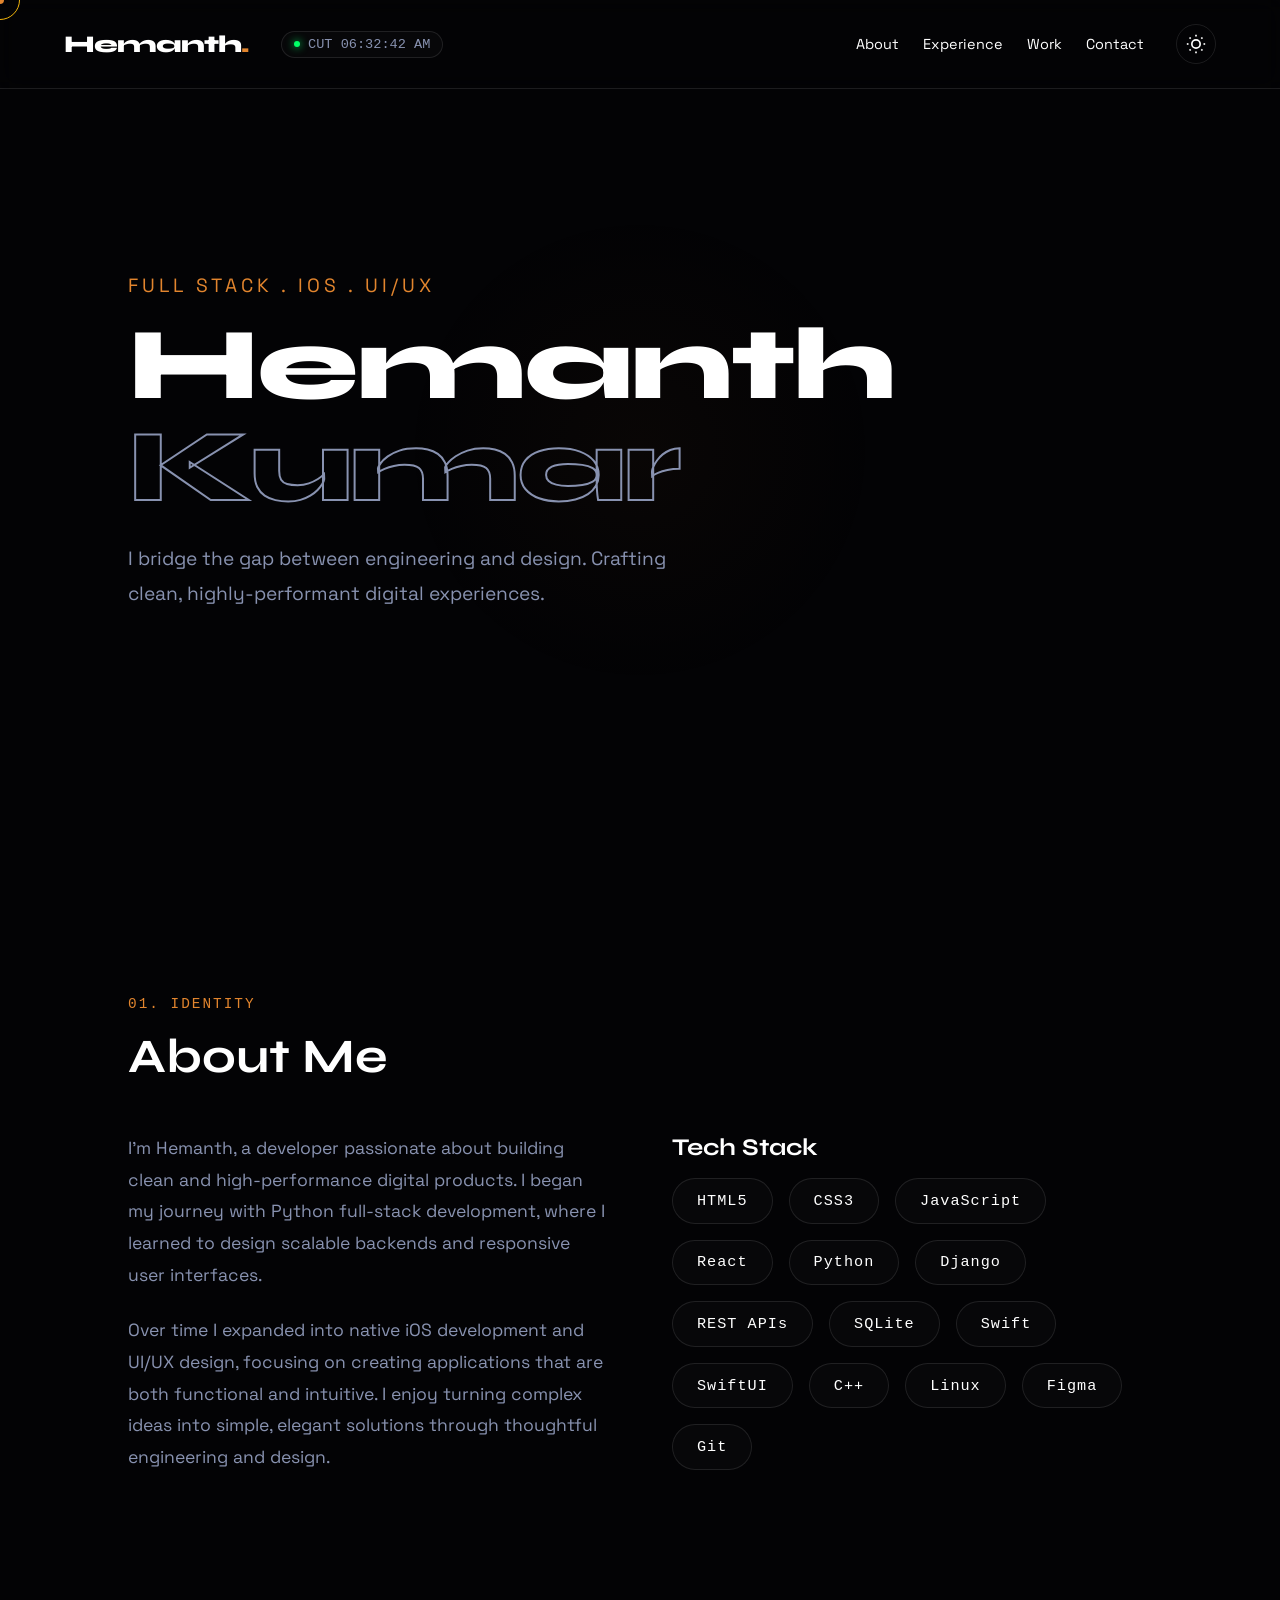
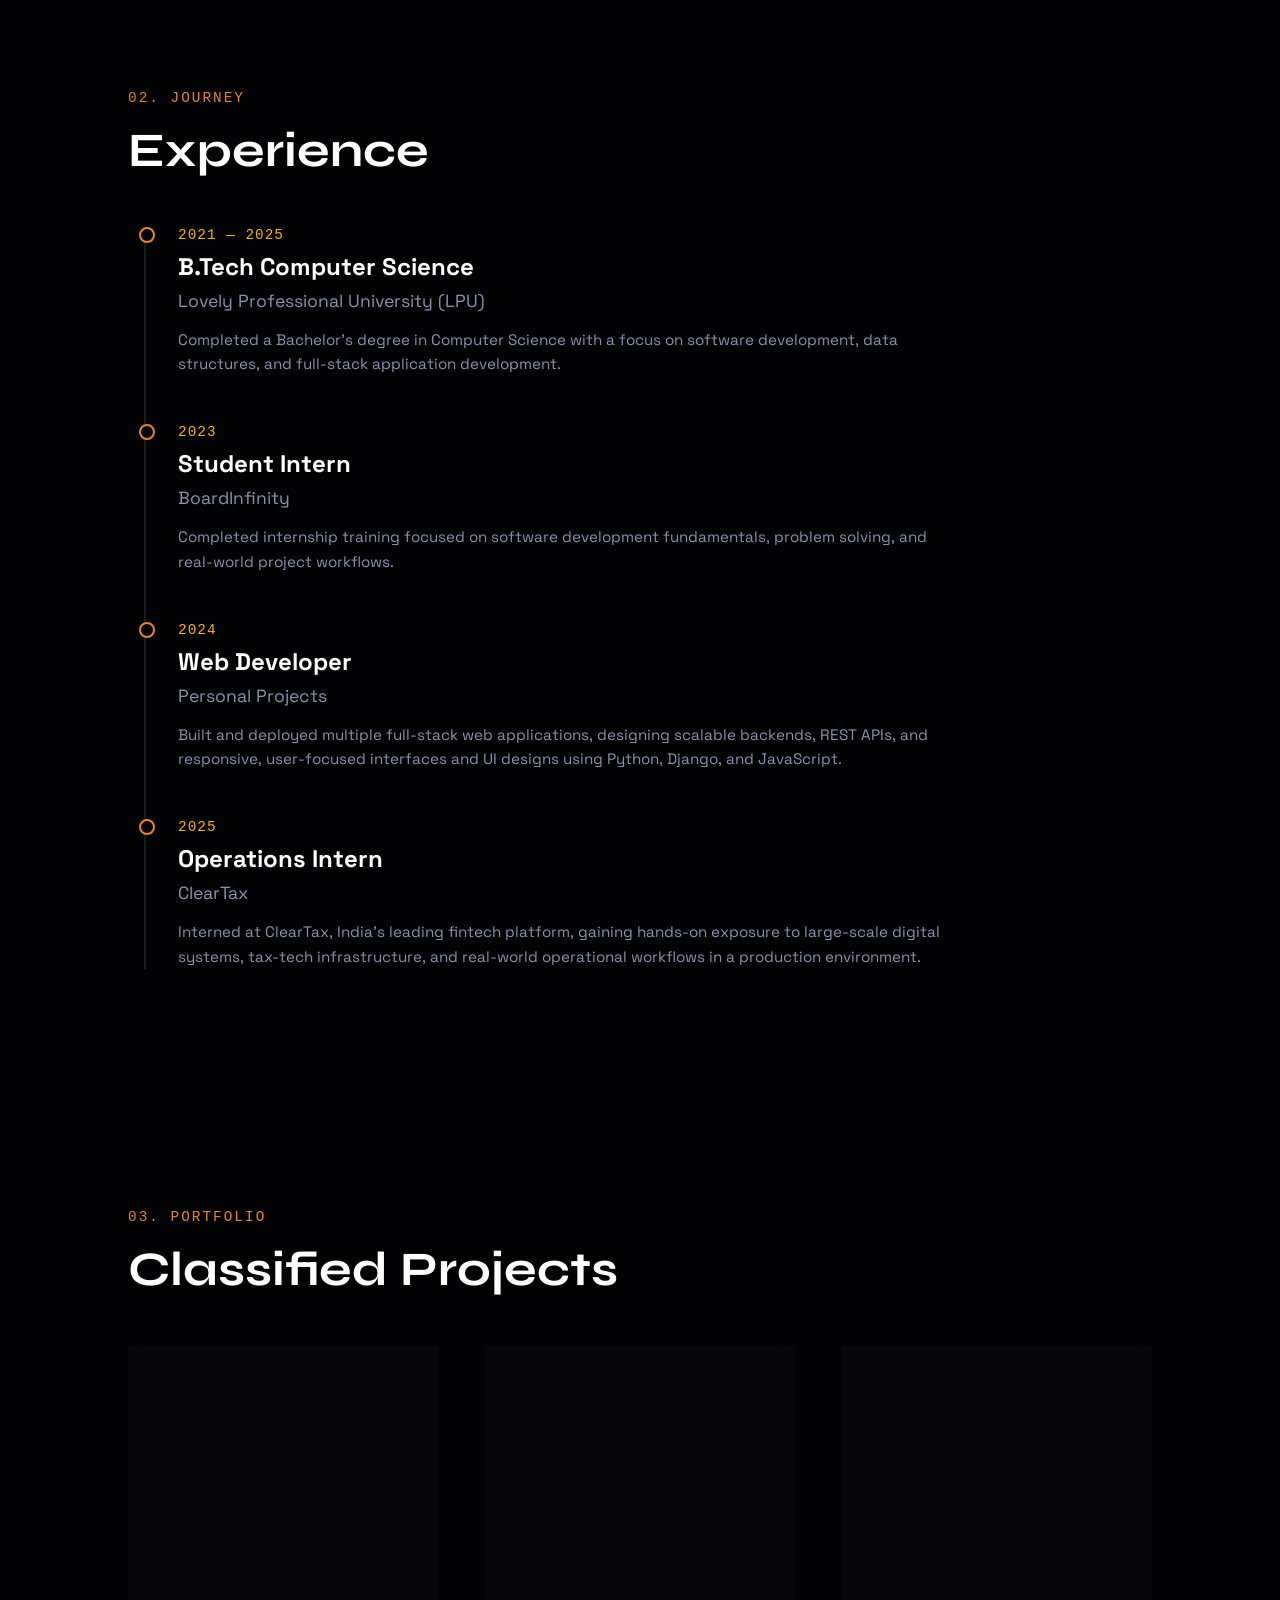
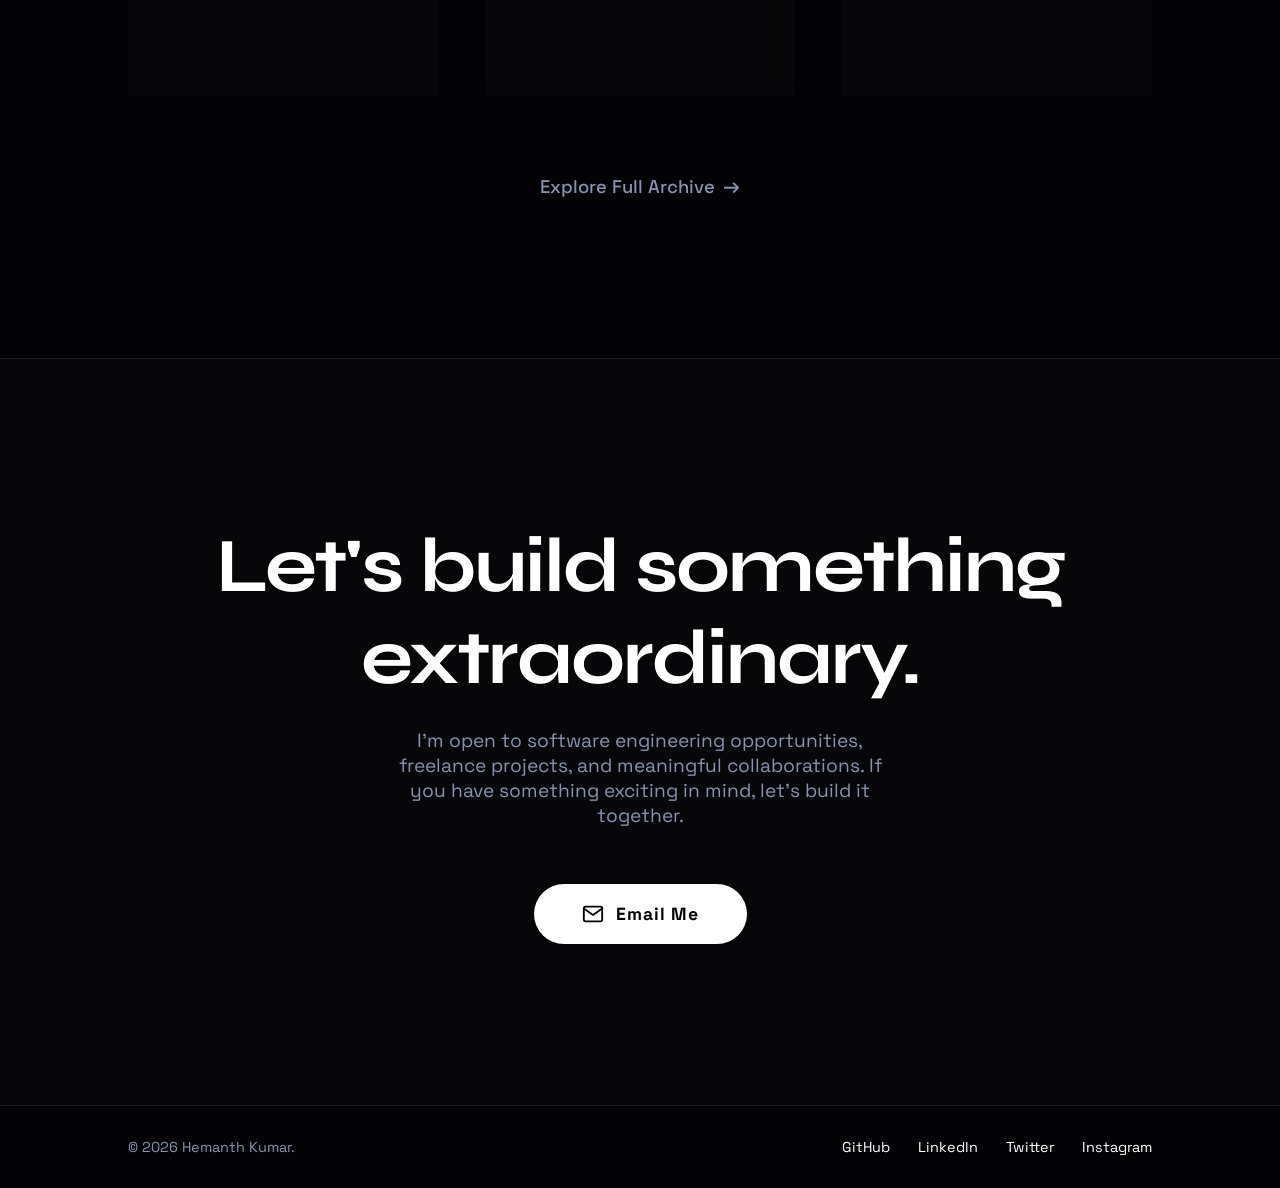
==== index.html @ 2c6a8619 "Initial commit - portfolio" ====
<!DOCTYPE html>
<html lang="en">
<head>
    <meta charset="UTF-8">
    <meta name="viewport" content="width=device-width, initial-scale=1.0">
    <meta name="description" content="Hemanth Kumar Portfolio - Full Stack Developer, iOS Developer and UI/UX Designer">
    <meta name="author" content="Hemanth Kumar">
    <title>Hemanth Kumar | Full-Stack & iOS Developer</title>
    <link rel="stylesheet" href="style.css">
    <link rel="preconnect" href="https://fonts.googleapis.com">
    <link rel="preconnect" href="https://fonts.gstatic.com" crossorigin>
    <link href="https://fonts.googleapis.com/css2?family=Space+Grotesk:wght@300;500;700&family=Syne:wght@700;800&display=swap" rel="stylesheet">
    <link rel="icon" type="image/png" href="favicon.png?v=2">
</head>
<body>

    <div class="ambient-glow"></div>

    <div class="cursor-dot" id="cursor-dot"></div>
    <div class="cursor-outline" id="cursor-outline"></div>

    <nav>
        <div class="nav-left">
            <a href="index.html#hero" class="logo">Hemanth<span>.</span></a>
            <div class="live-time" id="live-time">IST 00:00:00</div>
        </div>
        
        <div class="nav-right">
            <div class="nav-links">
                <a href="#about">About</a>
                <a href="#experience">Experience</a>
                <a href="#projects">Work</a>
                <a href="#contact">Contact</a>
            </div>
            <button class="theme-toggle" id="theme-toggle" aria-label="Toggle Theme">
                <svg width="20" height="20" viewBox="0 0 24 24" fill="none" stroke="currentColor" stroke-width="2" id="theme-icon">
                    <circle cx="12" cy="12" r="5"></circle>
                    <line x1="12" y1="1" x2="12" y2="3"></line>
                    <line x1="12" y1="21" x2="12" y2="23"></line>
                    <line x1="4.22" y1="4.22" x2="5.64" y2="5.64"></line>
                    <line x1="18.36" y1="18.36" x2="19.78" y2="19.78"></line>
                    <line x1="1" y1="12" x2="3" y2="12"></line>
                    <line x1="21" y1="12" x2="23" y2="12"></line>
                    <line x1="4.22" y1="19.78" x2="5.64" y2="18.36"></line>
                    <line x1="18.36" y1="5.64" x2="19.78" y2="4.22"></line>
                </svg>
            </button>
        </div>
    </nav>

    <section id="hero" class="hero">
        <div class="hacker-text" data-value="FULL STACK . IOS . UI/UX">FULL STACK . IOS . UI/UX</div>
        <h1>Hemanth <br><span>Kumar</span></h1>
        <p>I bridge the gap between engineering and design. Crafting clean, highly-performant digital experiences.</p>
    </section>

    <section id="about">
        <span class="section-subtitle">01. Identity</span>
        <h2 class="section-title">About Me</h2>
        <div class="about-content">
                <div class="about-text">
                    <p>I'm Hemanth, a developer passionate about building clean and high-performance digital products. I began my journey with Python full-stack development, where I learned to design scalable backends and responsive user interfaces.</p>
                    <p>Over time I expanded into native iOS development and UI/UX design, focusing on creating applications that are both functional and intuitive. I enjoy turning complex ideas into simple, elegant solutions through thoughtful engineering and design.</p>
                </div>
            
            <div>
                <h2 style="margin-bottom: 1rem; font-family: 'Syne'; color: var(--text);">Tech Stack</h2>
                <div class="about-stats">
                    <div class="stat-box"><span>HTML5</span></div>
                    <div class="stat-box"><span>CSS3</span></div>
                    <div class="stat-box"><span>JavaScript</span></div>
                    <div class="stat-box"><span>React</span></div>
                    <div class="stat-box"><span>Python</span></div>
                    <div class="stat-box"><span>Django</span></div>
                    <div class="stat-box"><span>REST APIs</span></div>
                    <div class="stat-box"><span>SQLite</span></div>
                    <div class="stat-box"><span>Swift</span></div>
                    <div class="stat-box"><span>SwiftUI</span></div>
                    <div class="stat-box"><span>C++</span></div>
                    <div class="stat-box"><span>Linux</span></div>
                    <div class="stat-box"><span>Figma</span></div>
                    <div class="stat-box"><span>Git</span></div>
                </div>
            </div>
        </div>
    </section>

    <section id="experience">
        <span class="section-subtitle">02. Journey</span>
        <h2 class="section-title">Experience</h2>
        <div class="timeline">

<div class="timeline-item">
    <span class="timeline-date">2021 — 2025</span>
    <h3>B.Tech Computer Science</h3>
    <h4>Lovely Professional University (LPU)</h4>
    <p>Completed a Bachelor's degree in Computer Science with a focus on software development, data structures, and full-stack application development.</p>
</div>

<div class="timeline-item">
    <span class="timeline-date">2023</span>
    <h3>Student Intern</h3>
    <h4>BoardInfinity</h4>
    <p>Completed internship training focused on software development fundamentals, problem solving, and real-world project workflows.</p>
</div>

<div class="timeline-item">
    <span class="timeline-date">2024</span>
    <h3>Web Developer</h3>
    <h4>Personal Projects</h4>
    <p>Built and deployed multiple full-stack web applications, designing scalable backends, REST APIs, and responsive, user-focused interfaces and UI designs using Python, Django, and JavaScript.</p>
</div>

<div class="timeline-item">
    <span class="timeline-date">2025</span>
    <h3>Operations Intern</h3>
    <h4>ClearTax</h4>
    <p>Interned at ClearTax, India's leading fintech platform, gaining hands-on exposure to large-scale digital systems, tax-tech infrastructure, and real-world operational workflows in a production environment.</p>
</div>

</div>
    </section>

    <section class="projects" id="projects">
        <span class="section-subtitle">03. Portfolio</span>
        <h2 class="section-title">Classified Projects</h2>
        
        <div class="grid">
            <a href="projects/echo-room.html" class="project-link tilt-card">
                <div class="card">
                    <h3>Echo Room</h3>
                    <p>A modern real-time chat application built using Django Channels and WebSockets, enabling instant messaging, live user status, and media sharing.</p>
                    <div class="tech-stack">
                        <span>Django Channels</span>
                        <span>WebSockets</span>
                        <span>Redis</span>
                    </div>
                </div>
            </a>

            <a href="projects/penny-track.html" class="project-link tilt-card">
                <div class="card">
                    <h3>Penny Track</h3>
                    <p>A smart expense tracker built with React and Django REST Framework featuring AI-powered spending insights and dynamic financial charts.</p>
                    <div class="tech-stack">
                        <span>React.js</span>
                        <span>Django REST</span>
                        <span>Generative AI</span>
                    </div>
                </div>
            </a>

            <a href="projects/post-craft.html" class="project-link tilt-card">
                <div class="card">
                    <h3>Post Craft</h3>
                    <p>A full-featured blogging platform with a modern UI, email OTP verification, social features, and a comprehensive bookmarking system.</p>
                    <div class="tech-stack">
                        <span>Python</span>
                        <span>Django</span>
                        <span>JS/AJAX</span>
                    </div>
                </div>
            </a>
        </div>

        <div class="more-works">
            <a href="projects.html" class="more-works-link">
                Explore Full Archive <span class="arrow">&rarr;</span>
            </a>
        </div>
    </section>

    <section class="contact" id="contact">
        <h2>Let's build something <br>extraordinary.</h2>
        <p>I'm open to software engineering opportunities, freelance projects, and meaningful collaborations. If you have something exciting in mind, let's build it together.</p>        
        <a href="mailto:contacttohemanth@gmail.com" class="btn-modern">
            <svg viewBox="0 0 24 24" fill="none" stroke="currentColor" stroke-width="2" stroke-linecap="round" stroke-linejoin="round">
                <path d="M4 4h16c1.1 0 2 .9 2 2v12c0 1.1-.9 2-2 2H4c-1.1 0-2-.9-2-2V6c0-1.1.9-2 2-2z"></path>
                <polyline points="22,6 12,13 2,6"></polyline>
            </svg>
            Email Me
        </a>
    </section>

    <footer>
        <div class="footer-left">
            &copy; 2026 Hemanth Kumar.
        </div>
        <div class="social-links">
            <a href="https://github.com/hemanthchowdary1" target="_blank" rel="noopener noreferrer">GitHub</a>
            <a href="https://www.linkedin.com/in/hemanthkumar01/" target="_blank" rel="noopener noreferrer">LinkedIn</a>
            <a href="https://x.com/im_hemanth_" target="_blank" rel="noopener noreferrer">Twitter</a>
            <a href="https://www.instagram.com/_hemanthchowdary_/" target="_blank" rel="noopener noreferrer">Instagram</a>
        </div>
    </footer>

    <script src="script.js"></script>

</body>
</html>
---- style.css ----
/* BASE THEME & VARIABLES */

:root {
    --bg: #030305;
    --neon: #E2852E;
    --neon-alt: #F2B50B;
    --text: #ffffff;
    --text-muted: #8892b0;
    --card-bg: rgba(255, 255, 255, 0.02);
    --border: rgba(255, 255, 255, 0.1);
    --glow-opacity: 0.03;
    --btn-text: #000000;
}

body.light-theme {
    --bg: #f5f5f7;
    --neon: #0055ff;
    --neon-alt: #8800ff;
    --text: #1d1d1f;
    --text-muted: #6e6e73;
    --card-bg: rgba(0, 0, 0, 0.03);
    --border: rgba(0, 0, 0, 0.1);
    --glow-opacity: 0.03;
    --btn-text: #ffffff;
}

* { margin: 0; padding: 0; box-sizing: border-box; scroll-behavior: smooth; }

@media (pointer: fine) { body, * { cursor: none; } }

body { background-color: var(--bg); color: var(--text); font-family: 'Space Grotesk', sans-serif; overflow-x: hidden; transition: background-color 0.5s ease, color 0.5s ease; }

/* AMBIENT GLOW & CUSTOM CURSOR */

.ambient-glow { position: fixed; top: 0; left: 0; width: 100vw; height: 100vh; pointer-events: none; z-index: 0; background: radial-gradient(600px circle at var(--mouse-x, 50vw) var(--mouse-y, 50vh), rgba(226, 133, 46, var(--glow-opacity)), transparent 40%); transition: background 0.5s ease; }
.cursor-dot { position: fixed; top: 0; left: 0; width: 8px; height: 8px; background: var(--neon); border-radius: 50%; pointer-events: none; z-index: 9999; transform: translate(-50%, -50%); }
.cursor-outline { position: fixed; top: 0; left: 0; width: 40px; height: 40px; border: 1px solid var(--neon-alt); border-radius: 50%; pointer-events: none; z-index: 9998; transform: translate(-50%, -50%); transition: width 0.2s, height 0.2s, background-color 0.3s; }

/* NAVIGATION & FOOTER (Shared) */

nav { padding: 1.5rem 5%; display: flex; justify-content: space-between; align-items: center; position: fixed; width: 100%; top: 0; z-index: 100; backdrop-filter: blur(10px); border-bottom: 1px solid var(--border); }
.nav-left { display: flex; align-items: center; gap: 2rem; }
.logo { font-family: 'Syne', sans-serif; font-size: 1.5rem; font-weight: 800; color: var(--text); text-decoration: none; letter-spacing: -1px; }
.logo span { color: var(--neon); }
.live-time { font-size: 0.85rem; font-family: monospace; color: var(--text-muted); background: var(--card-bg); padding: 5px 12px; border-radius: 20px; border: 1px solid var(--border); display: flex; align-items: center; gap: 8px; }
.live-time::before { content: ''; display: block; width: 6px; height: 6px; background: #00ff66; border-radius: 50%; box-shadow: 0 0 8px #00ff66; animation: blink 2s infinite; }
@keyframes blink { 0%, 100% { opacity: 1; } 50% { opacity: 0.4; } }
.nav-right { display: flex; gap: 2rem; align-items: center; }
.nav-links { display: flex; gap: 1.5rem; }
.nav-links a { color: var(--text); text-decoration: none; font-size: 0.9rem; transition: color 0.3s; }
.nav-links a:hover { color: var(--neon); }
.theme-toggle { background: transparent; border: 1px solid var(--border); color: var(--text); padding: 8px; border-radius: 50%; width: 40px; height: 40px; display: flex; align-items: center; justify-content: center; transition: all 0.3s; }
.theme-toggle:hover { border-color: var(--neon); color: var(--neon); }

footer { padding: 2rem 10%; text-align: center; border-top: 1px solid var(--border); color: var(--text-muted); font-size: 0.9rem; display: flex; justify-content: space-between; align-items: center; position: relative; z-index: 10;}
.social-links a { color: var(--text); text-decoration: none; margin-left: 1.5rem; transition: color 0.3s; }
.social-links a:hover { color: var(--neon); text-shadow: 0 0 8px var(--neon); }

/* HOME PAGE & GENERAL SECTIONS */

section { padding: 6rem 10%; position: relative; z-index: 10; scroll-margin-top: 100px; }
.section-title { font-family: 'Syne', sans-serif; font-size: 3rem; margin-bottom: 3rem; color: var(--text); }
.section-subtitle { color: var(--neon); font-family: monospace; letter-spacing: 2px; text-transform: uppercase; font-size: 0.9rem; margin-bottom: 1rem; display: block; }

.hero { min-height: 100vh; display: flex; flex-direction: column; justify-content: center; padding-top: 80px; }
.hacker-text { font-family: 'Space Grotesk', monospace; color: var(--neon); font-size: 1.2rem; text-transform: uppercase; letter-spacing: 4px; margin-bottom: 1rem; }
.hero h1 { font-family: 'Syne', sans-serif; font-size: clamp(4rem, 8vw, 8rem); font-weight: 800; line-height: 1; margin-bottom: 1.5rem; letter-spacing: -2px; }
.hero h1 span { -webkit-text-stroke: 2px var(--text-muted); color: transparent; transition: color 0.3s; }
.hero h1 span:hover { color: var(--neon-alt); -webkit-text-stroke: 0px; text-shadow: 0 0 20px color-mix(in srgb, var(--neon) 40%, transparent); }
.hero p { font-size: 1.2rem; color: var(--text-muted); max-width: 550px; line-height: 1.8; }

.about-content { display: grid; grid-template-columns: 1fr 1fr; gap: 4rem; align-items: start; }
.about-text p { color: var(--text-muted); margin-bottom: 1.5rem; font-size: 1.1rem; line-height: 1.8; }
.about-stats { display: flex; flex-wrap: wrap; gap: 1rem; margin-top: 1rem; }
.stat-box { background: var(--card-bg); border: 1px solid var(--border); padding: 0.8rem 1.5rem; border-radius: 50px; display: inline-flex; align-items: center; justify-content: center; transition: all 0.3s; }
.stat-box:hover { border-color: var(--neon); transform: translateY(-3px); background: color-mix(in srgb, var(--neon) 15%, transparent); }
.stat-box span { color: var(--text); font-size: 0.95rem; font-family: monospace; letter-spacing: 1px; }

.timeline { position: relative; max-width: 800px; border-left: 2px solid var(--border); padding-left: 2rem; margin-left: 1rem; }
.timeline-item { position: relative; margin-bottom: 3rem; }
.timeline-item::before { content: ''; position: absolute; left: -39px; top: 0; width: 12px; height: 12px; background: var(--bg); border: 2px solid var(--neon); border-radius: 50%; }
.timeline-date { font-family: monospace; color: var(--neon-alt); margin-bottom: 0.5rem; display: block; font-size: 0.9rem; letter-spacing: 1px;}
.timeline-item h3 { font-size: 1.5rem; margin-bottom: 0.5rem; color: var(--text); }
.timeline-item h4 { font-size: 1.1rem; color: var(--text-muted); margin-bottom: 1rem; font-weight: 400; }
.timeline-item p { color: var(--text-muted); font-size: 0.95rem; line-height: 1.6; }

.grid { display: grid; grid-template-columns: repeat(auto-fit, minmax(300px, 1fr)); grid-auto-rows: 1fr; gap: 3rem; align-items: stretch; }
.project-link { text-decoration:none; color:inherit; display:block; height: 100%; transition: transform 0.3s ease; }
.card { background: var(--card-bg); border: 1px solid var(--border); padding: 2.5rem; border-radius: 15px; backdrop-filter: blur(10px); transform-style: preserve-3d; transform: perspective(1000px); transition: border-color 0.3s; display: flex; flex-direction: column; justify-content: space-between; height: 100%; min-height: 260px; }
.card:hover { border-color: var(--neon); box-shadow: 0 10px 40px color-mix(in srgb, var(--neon) 25%, transparent), 0 0 20px color-mix(in srgb, var(--neon) 15%, transparent); transform: translateY(-8px); }
.card > * { transform: translateZ(30px); pointer-events: none; }
.card h3 { font-family: 'Syne', sans-serif; font-size: 1.8rem; margin-bottom: 1rem; color: var(--text); }
.card p { color: var(--text-muted); margin-bottom: 2rem; font-size: 0.95rem; transform: translateZ(20px); flex-grow: 1; }
.tech-stack { display: flex; gap: 1rem; transform: translateZ(40px); flex-wrap: wrap; }
.tech-stack span { font-size: 0.8rem; color: var(--text); background: var(--card-bg); border: 1px solid var(--border); padding: 5px 12px; border-radius: 20px; font-family: monospace; }

.more-works { text-align: center; margin-top: 5rem; }
.more-works-link { display: inline-flex; align-items: center; gap: 8px; color: var(--text-muted); text-decoration: none; font-size: 1.15rem; font-weight: 500; transition: color 0.3s ease; }
.more-works-link .arrow { transition: transform 0.3s ease; font-size: 1.3rem; line-height: 1; }
.more-works-link:hover { color: var(--neon); }
.more-works-link:hover .arrow { transform: translateX(8px); }

.contact { background: var(--card-bg); border-top: 1px solid var(--border); text-align: center; margin-top: 4rem; min-height: 83vh; display: flex; flex-direction: column; align-items: center; justify-content: center; padding: 2rem 10%; }
.contact h2 { font-family: 'Syne', sans-serif; font-size: clamp(3rem, 6vw, 5rem); margin-bottom: 1.5rem; letter-spacing: -2px; }
.contact p { color: var(--text-muted); font-size: 1.2rem; max-width: 500px; margin: 0 auto 1.5rem; }
.btn-modern { display: inline-flex; align-items: center; justify-content: center; gap: 12px; margin-top: 2rem; padding: 1.2rem 3rem; background: var(--text); color: var(--bg); border-radius: 50px; font-size: 1.1rem; font-weight: 700; text-decoration: none; letter-spacing: 1px; transition: transform 0.3s, box-shadow 0.3s, background 0.3s; }
.btn-modern:hover { transform: translateY(-5px); box-shadow: 0 10px 30px color-mix(in srgb, var(--neon) 25%, transparent); background: var(--neon); }
.btn-modern svg { width: 22px; height: 22px; }

/* ARCHIVE & PROJECT DETAILS */

.archive-header, .project-header { padding: 10rem 10% 4rem; text-align: left; position: relative; z-index: 10; }
.archive-grid-section { padding: 2rem 10% 8rem; position: relative; z-index: 10; }

.back-btn { display: inline-flex; align-items: center; gap: 8px; color: var(--text-muted); text-decoration: none; font-size: 1.15rem; font-weight: 500; transition: color 0.3s ease; margin-bottom: 2.5rem; }
.back-btn .arrow { transition: transform 0.3s ease; font-size: 1.3rem; line-height: 1; }
.back-btn:hover { color: var(--neon); }
.back-btn:hover .arrow { transform: translateX(-8px); }

.archive-header h1, .project-title { font-family: 'Syne', sans-serif; font-size: clamp(3rem, 6vw, 5rem); font-weight: 800; line-height: 1.1; margin-bottom: 1rem; letter-spacing: -1px; }
.archive-header p { font-size: 1.2rem; color: var(--text-muted); max-width: 600px; }

.project-meta { display: grid; grid-template-columns: repeat(auto-fit, minmax(200px, 1fr)); gap: 2rem; margin-bottom: 4rem; border-top: 1px solid var(--border); border-bottom: 1px solid var(--border); padding: 2rem 0; }
.meta-item h4 { color: var(--text-muted); font-size: 0.9rem; text-transform: uppercase; letter-spacing: 1px; margin-bottom: 0.5rem; }
.meta-item p { font-size: 1.1rem; font-weight: 500; }
.meta-tags { display: flex; gap: 0.5rem; flex-wrap: wrap; }
.meta-tags span { font-size: 0.8rem; background: var(--card-bg); border: 1px solid var(--border); padding: 4px 10px; border-radius: 20px; font-family: monospace; }

/* Project Hero Image Container */
.project-hero-img { width: 100%; height: auto; background: var(--card-bg); border: 1px solid var(--border); border-radius: 20px; margin-bottom: 5rem; overflow: hidden; }
.project-hero-img img { width: 100%; height: auto; display: block; object-fit: cover; }

.project-content { max-width: 800px; margin: 0 auto 8rem; position: relative; z-index: 10; }
.project-content h2 { font-family: 'Syne', sans-serif; font-size: 2.5rem; margin: 3rem 0 1.5rem; color: var(--text); }
.project-content p { color: var(--text-muted); font-size: 1.15rem; line-height: 1.8; margin-bottom: 1.5rem; }

.project-links { display: flex; gap: 1.5rem; margin-top: 4rem; }
.btn-primary, .btn-secondary { display: inline-flex; align-items: center; justify-content: center; gap: 10px; padding: 1rem 2.5rem; border-radius: 50px; font-size: 1.1rem; font-weight: 700; text-decoration: none; transition: all 0.3s; }
.btn-primary { background: var(--text); color: var(--bg); }
.btn-primary:hover { transform: translateY(-3px); box-shadow: 0 10px 20px color-mix(in srgb, var(--neon) 20%, transparent); background: var(--neon); }
.btn-secondary { background: transparent; color: var(--text); border: 1px solid var(--border); }
.btn-secondary:hover { border-color: var(--neon); color: var(--neon); }

/* SCROLL REVEALS */

.reveal { opacity: 0; transform: translateY(40px); transition: opacity 0.9s cubic-bezier(0.165,0.84,0.44,1), transform 0.9s cubic-bezier(0.165,0.84,0.44,1); }
.reveal.active { opacity: 1; transform: translateY(0); }

/* RESPONSIVE QUERIES & MOBILE */

html, body {
    overflow-x: hidden;
    width: 100vw;
    position: relative;
}

@media (max-width: 900px) {
    .about-content { grid-template-columns: 1fr; gap: 2rem; }
    .nav-links { display: none; }
    footer { flex-direction: column; gap: 1rem; }
    .project-links { flex-direction: column; }
    
    .nav-left { gap: 0.5rem; }
    .logo { font-size: 1.2rem; }
    
    .live-time { 
        display: flex;
        font-size: 0.7rem;
        padding: 4px 8px;
        gap: 5px;
    }
    
    /* Shrink the blinking green dot proportionally */
    .live-time::before {
        width: 4px;
        height: 4px;
    }

    /* Layout & Padding */
    section { padding: 4rem 6%; }
    .hero { padding-left: 6%; padding-right: 6%; }
    
    /* Font scaling */
    .hero h1 { 
        font-size: clamp(2.5rem, 8vw, 8rem); 
        letter-spacing: -1px; 
    }
    .hacker-text { 
        font-size: 0.85rem; 
        letter-spacing: 2px; 
    }

    .contact h2 { 
        font-size: clamp(2rem, 10vw, 3rem); 
        letter-spacing: -1px;
    }

    /* Center the footer links when they wrap on small screens */
    .social-links {
        display: flex;
        flex-wrap: wrap;
        justify-content: center;
        gap: 1rem;
    }
    .social-links a {
        margin-left: 0; /* Removes the desktop spacing so it centers correctly */
    }

    /* PROJECT DETAIL PAGE MOBILE */
    /* Shrink the massive project title to fit on phone screens */
    /* Shrink the massive project title to fit on phone screens without breaking letters */
    .project-header h1 {
        /* Dropped the minimum size to 1.8rem and the scaling to 8vw */
        font-size: clamp(1.8rem, 8vw, 3rem);
        letter-spacing: -1px;
        line-height: 1.1;
        /* Removed the word-wrap rule so it stays on one line */
    }

    /* Stack the meta info (Role, Category, Tech Stack) nicely */
    .project-meta {
        grid-template-columns: 1fr; 
        gap: 1.5rem;
    }

    /* Ensure the project body text has enough breathing room */
    .project-body {
        font-size: 1rem;
        line-height: 1.6;
    }

    /* PROJECT BODY MOBILE */
    /* Remove the huge empty black space around the hero image on mobile */
    .project-hero-img {
        min-height: 0; /* Overrides the desktop minimum height */
        margin-bottom: 2.5rem;
    }

    /* Add breathing room to the sides of the text container */
    .project-content {
        padding-left: 6%;
        padding-right: 6%;
    }

    /* Shrink the Overview and Engineering Solution headings */
    .project-content h2, 
    .project-content h3 {
        font-size: clamp(1.8rem, 8vw, 2.5rem);
        line-height: 1.2;
        margin-bottom: 1rem;
    }

    /* Ensure paragraph text is perfectly readable */
    .project-content p {
        font-size: 1rem;
        line-height: 1.6;
        margin-bottom: 1.5rem;
    }
}

/* HARDWARE SPECIFIC FIXES */
/* ONLY hide the custom cursor if the device relies on touch (like a phone/tablet) */
@media (hover: none) and (pointer: coarse) {
    .cursor-dot, .cursor-outline {
        display: none !important;
    }
}
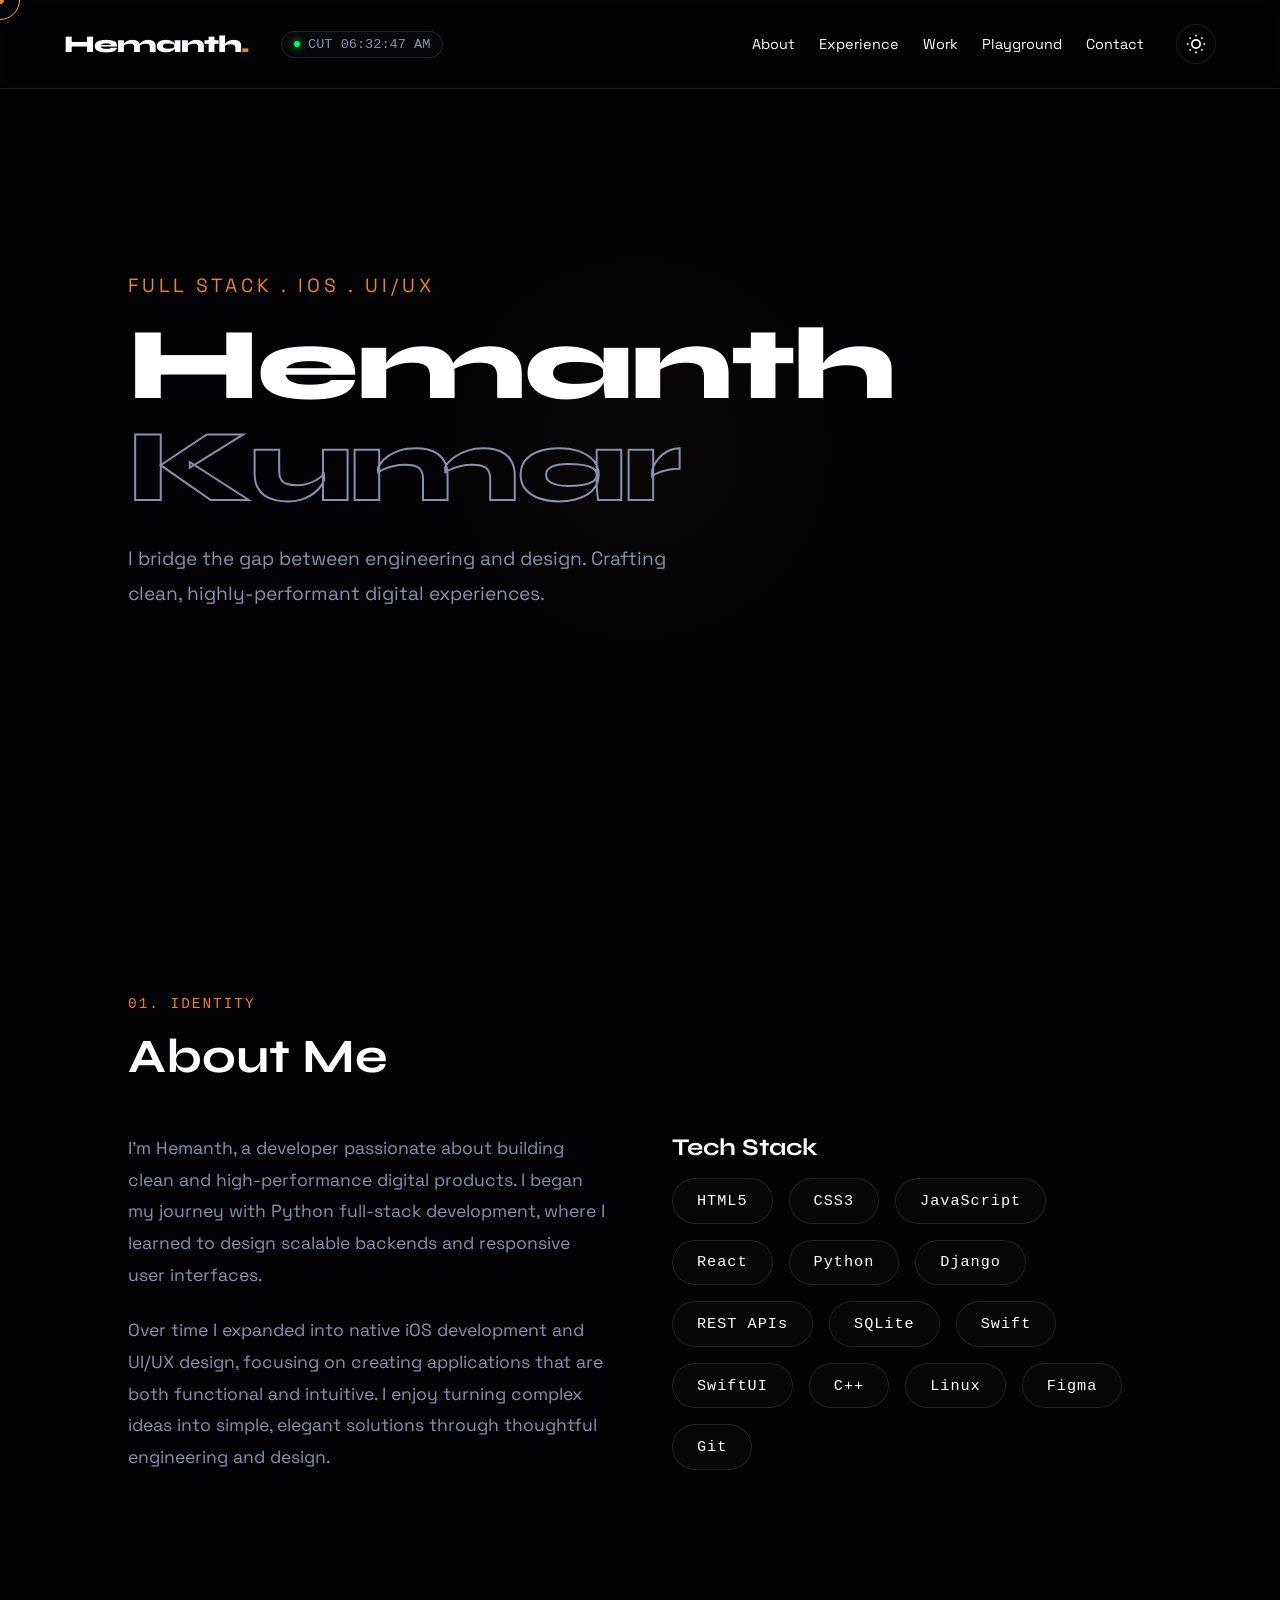
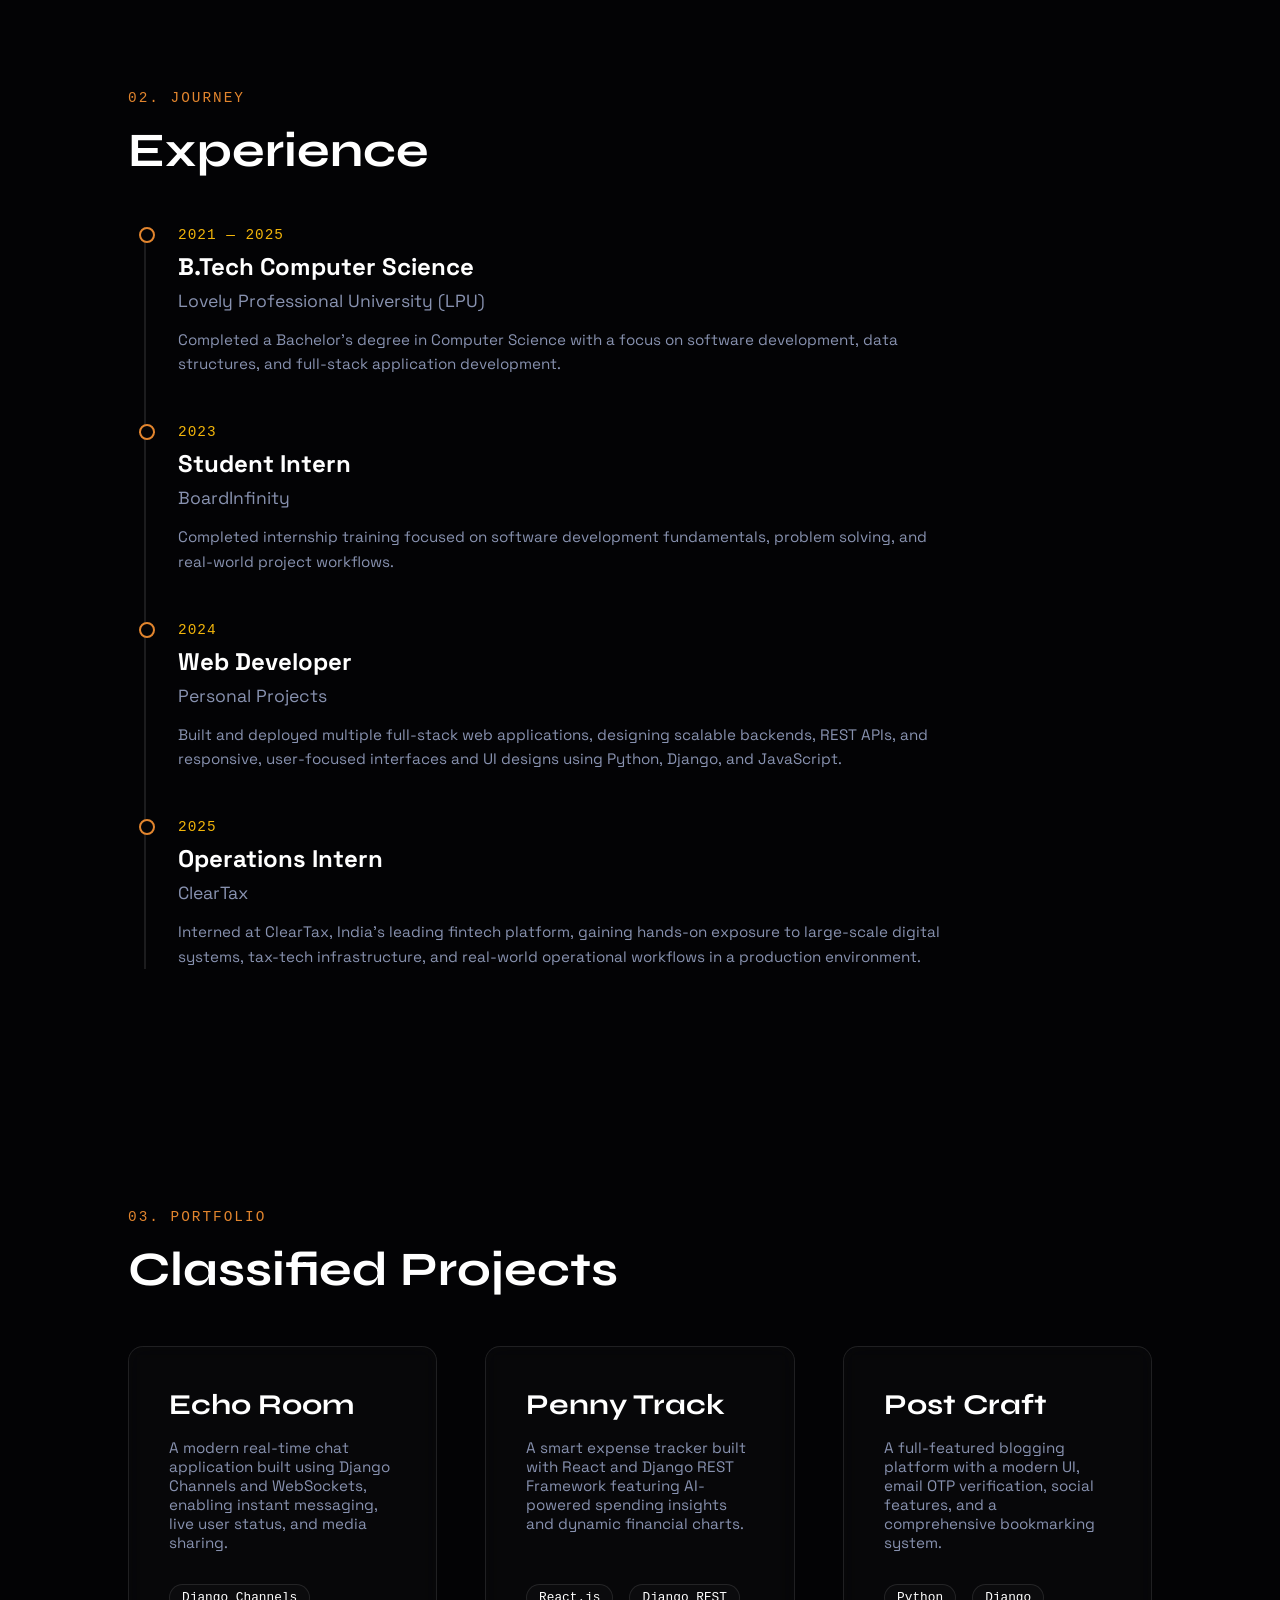
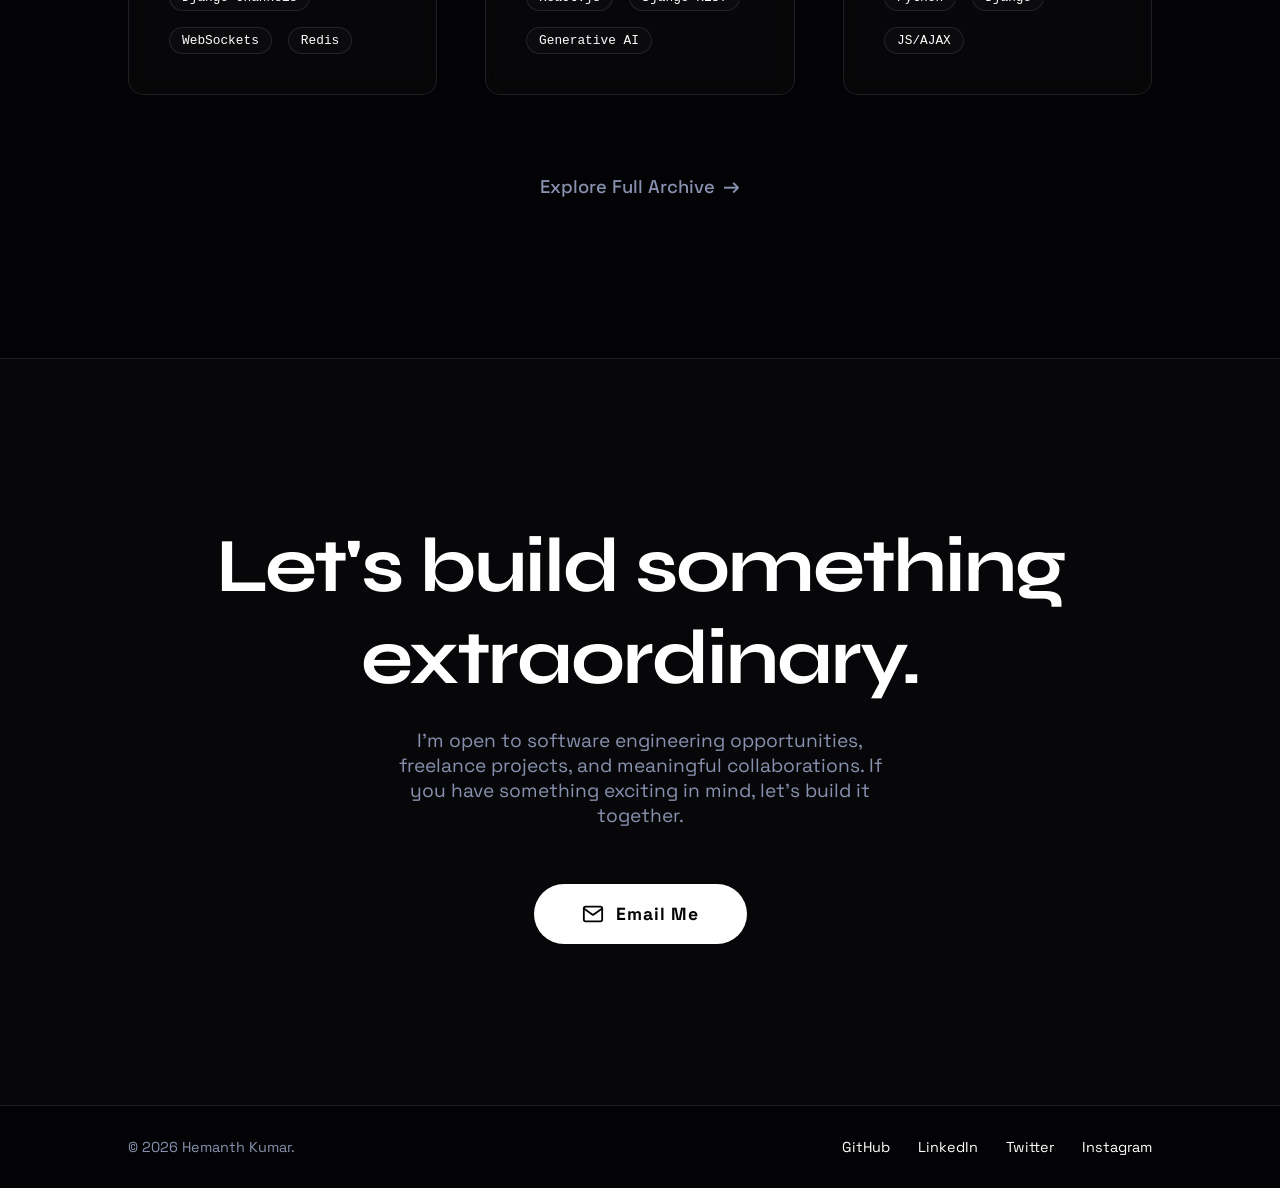
==== commit ff22d1e6: "feat: add Playground page, update nav across all pages, fix mobile responsive layout" ====
--- a/index.html
+++ b/index.html
@@ -30,6 +30,7 @@
                 <a href="#about">About</a>
                 <a href="#experience">Experience</a>
                 <a href="#projects">Work</a>
+                <a href="playground.html">Playground</a>
                 <a href="#contact">Contact</a>
             </div>
             <button class="theme-toggle" id="theme-toggle" aria-label="Toggle Theme">
--- a/style.css
+++ b/style.css
@@ -110,7 +110,7 @@
 /* ARCHIVE & PROJECT DETAILS */
 
 .archive-header, .project-header { padding: 10rem 10% 4rem; text-align: left; position: relative; z-index: 10; }
-.archive-grid-section { padding: 2rem 10% 8rem; position: relative; z-index: 10; }
+.archive-grid-section { padding: 2rem 10% 1rem; position: relative; z-index: 10; }
 
 .back-btn { display: inline-flex; align-items: center; gap: 8px; color: var(--text-muted); text-decoration: none; font-size: 1.15rem; font-weight: 500; transition: color 0.3s ease; margin-bottom: 2.5rem; }
 .back-btn .arrow { transition: transform 0.3s ease; font-size: 1.3rem; line-height: 1; }
@@ -207,30 +207,23 @@
     }
 
     /* PROJECT DETAIL PAGE MOBILE */
-    /* Shrink the massive project title to fit on phone screens */
-    /* Shrink the massive project title to fit on phone screens without breaking letters */
     .project-header h1 {
-        /* Dropped the minimum size to 1.8rem and the scaling to 8vw */
         font-size: clamp(1.8rem, 8vw, 3rem);
         letter-spacing: -1px;
         line-height: 1.1;
-        /* Removed the word-wrap rule so it stays on one line */
-    }
-
-    /* Stack the meta info (Role, Category, Tech Stack) nicely */
+    }
+
     .project-meta {
         grid-template-columns: 1fr; 
         gap: 1.5rem;
     }
 
-    /* Ensure the project body text has enough breathing room */
     .project-body {
         font-size: 1rem;
         line-height: 1.6;
     }
 
     /* PROJECT BODY MOBILE */
-    /* Remove the huge empty black space around the hero image on mobile */
     .project-hero-img {
         min-height: 0; /* Overrides the desktop minimum height */
         margin-bottom: 2.5rem;
@@ -256,6 +249,26 @@
         line-height: 1.6;
         margin-bottom: 1.5rem;
     }
+
+    /* ARCHIVE & PLAYGROUND MOBILE FIXES */
+    /* Ensure the header container has matching mobile padding */
+    .archive-header {
+        padding-left: 6%;
+        padding-right: 6%;
+    }
+
+    /* Shrink the massive Playground/Archive titles to fit narrow screens */
+    .archive-header h1 {
+        font-size: clamp(2rem, 10vw, 4rem);
+        letter-spacing: -1px;
+        line-height: 1.1;
+    }
+
+    /* Ensure the grid section aligns perfectly with the header on mobile */
+    .archive-grid-section {
+        padding-left: 6%;
+        padding-right: 6%;
+    }
 }
 
 /* HARDWARE SPECIFIC FIXES */
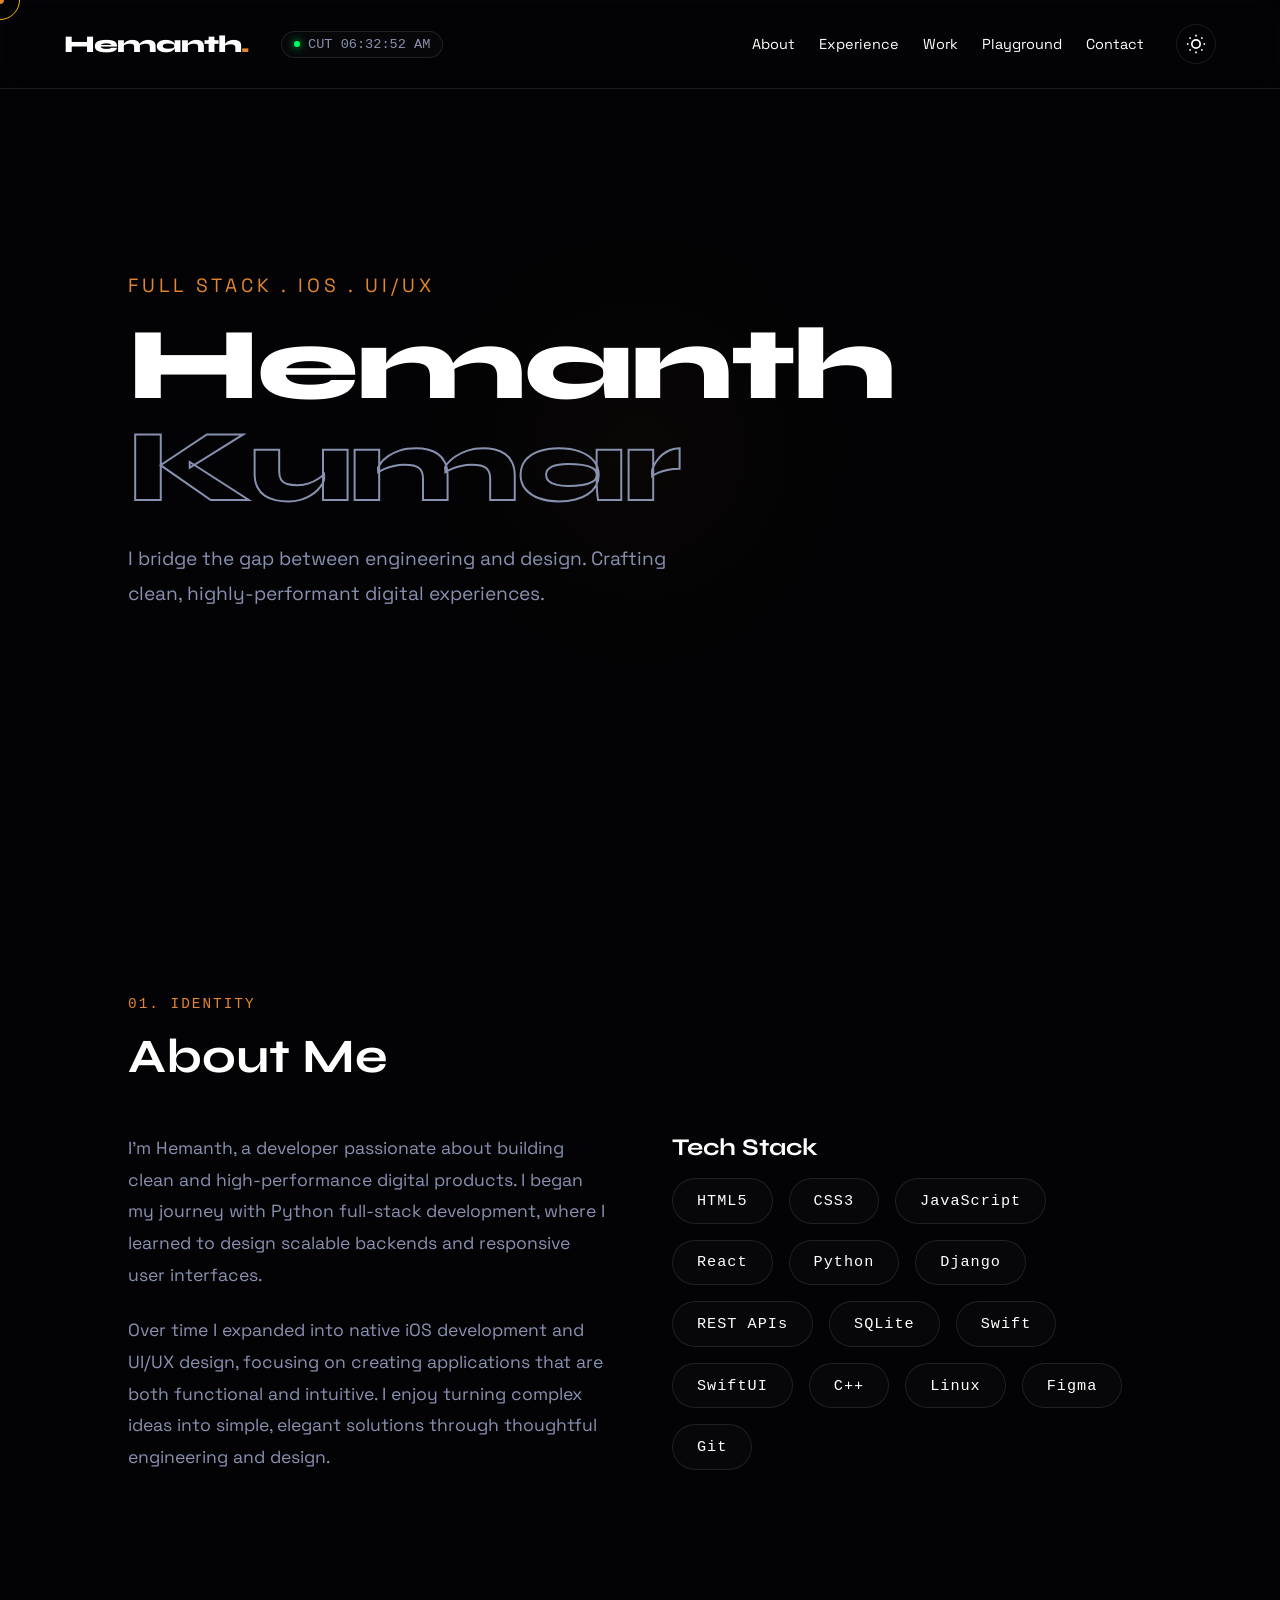
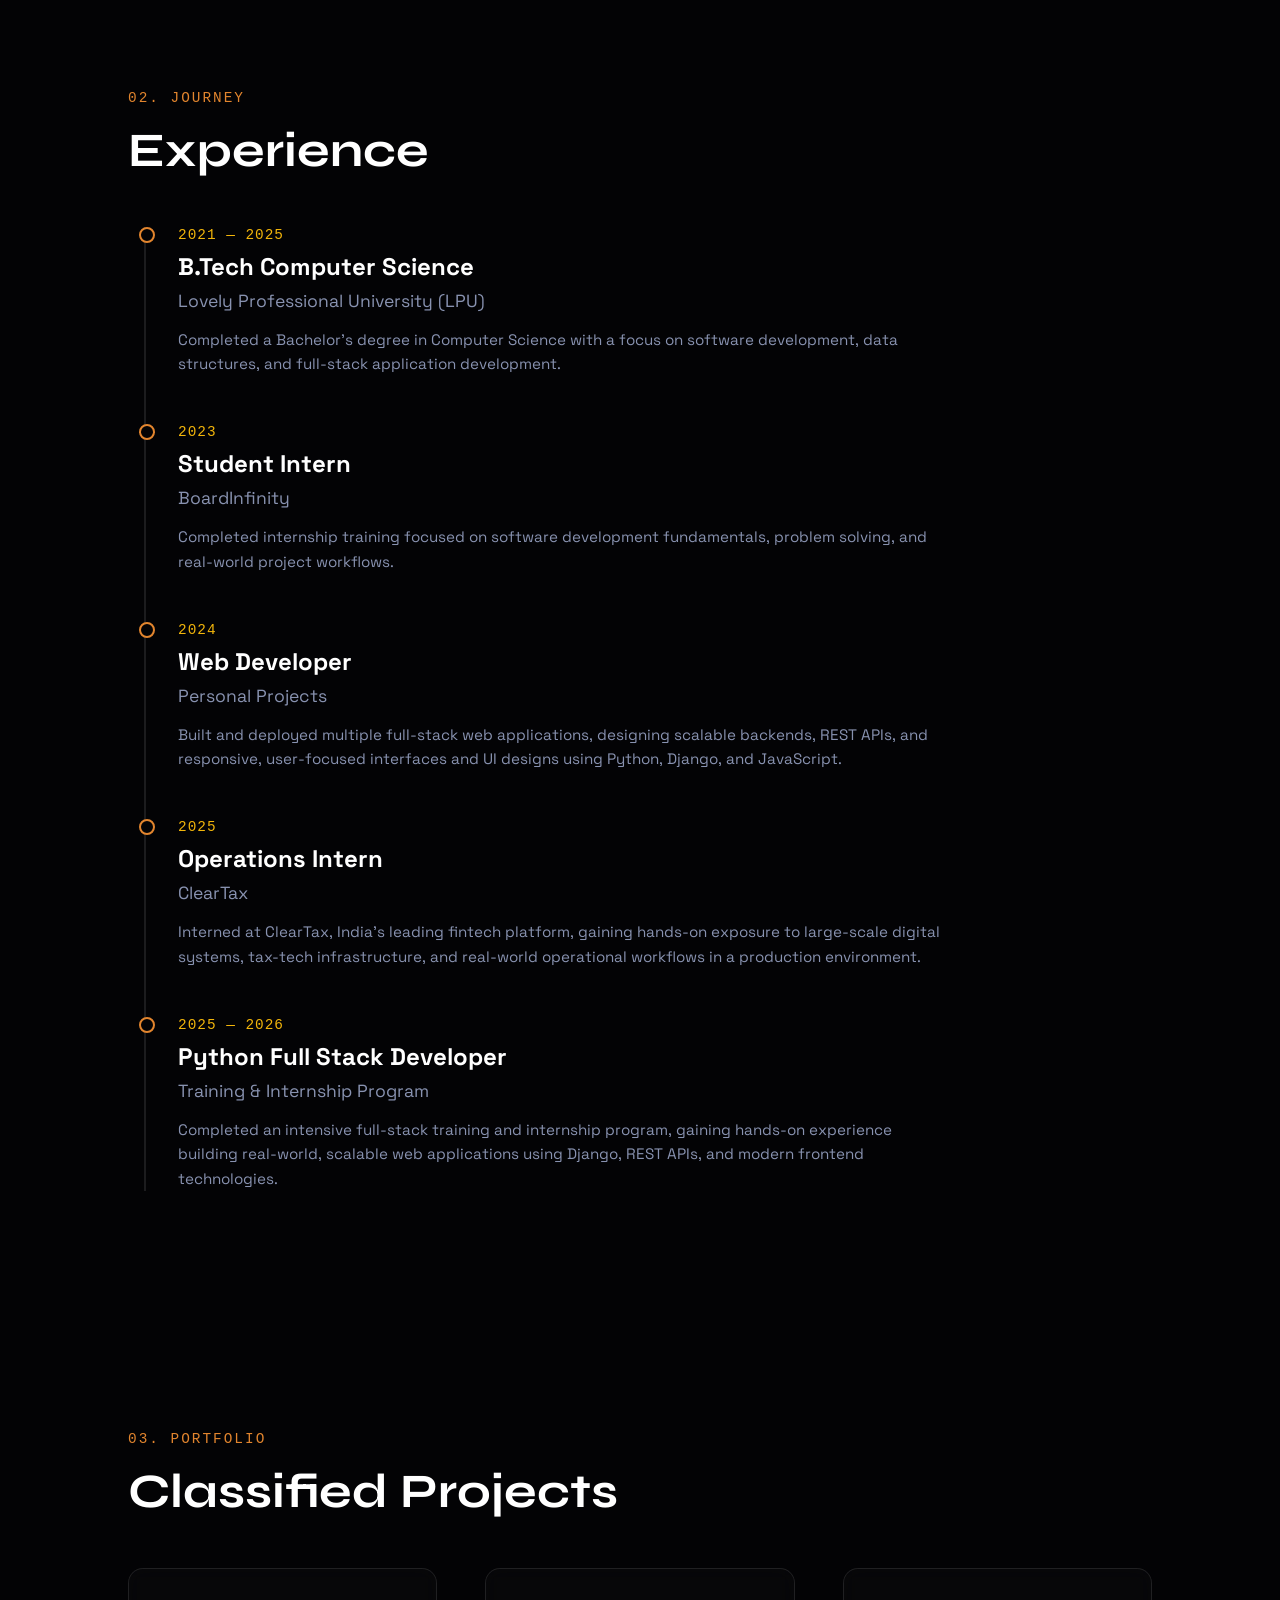
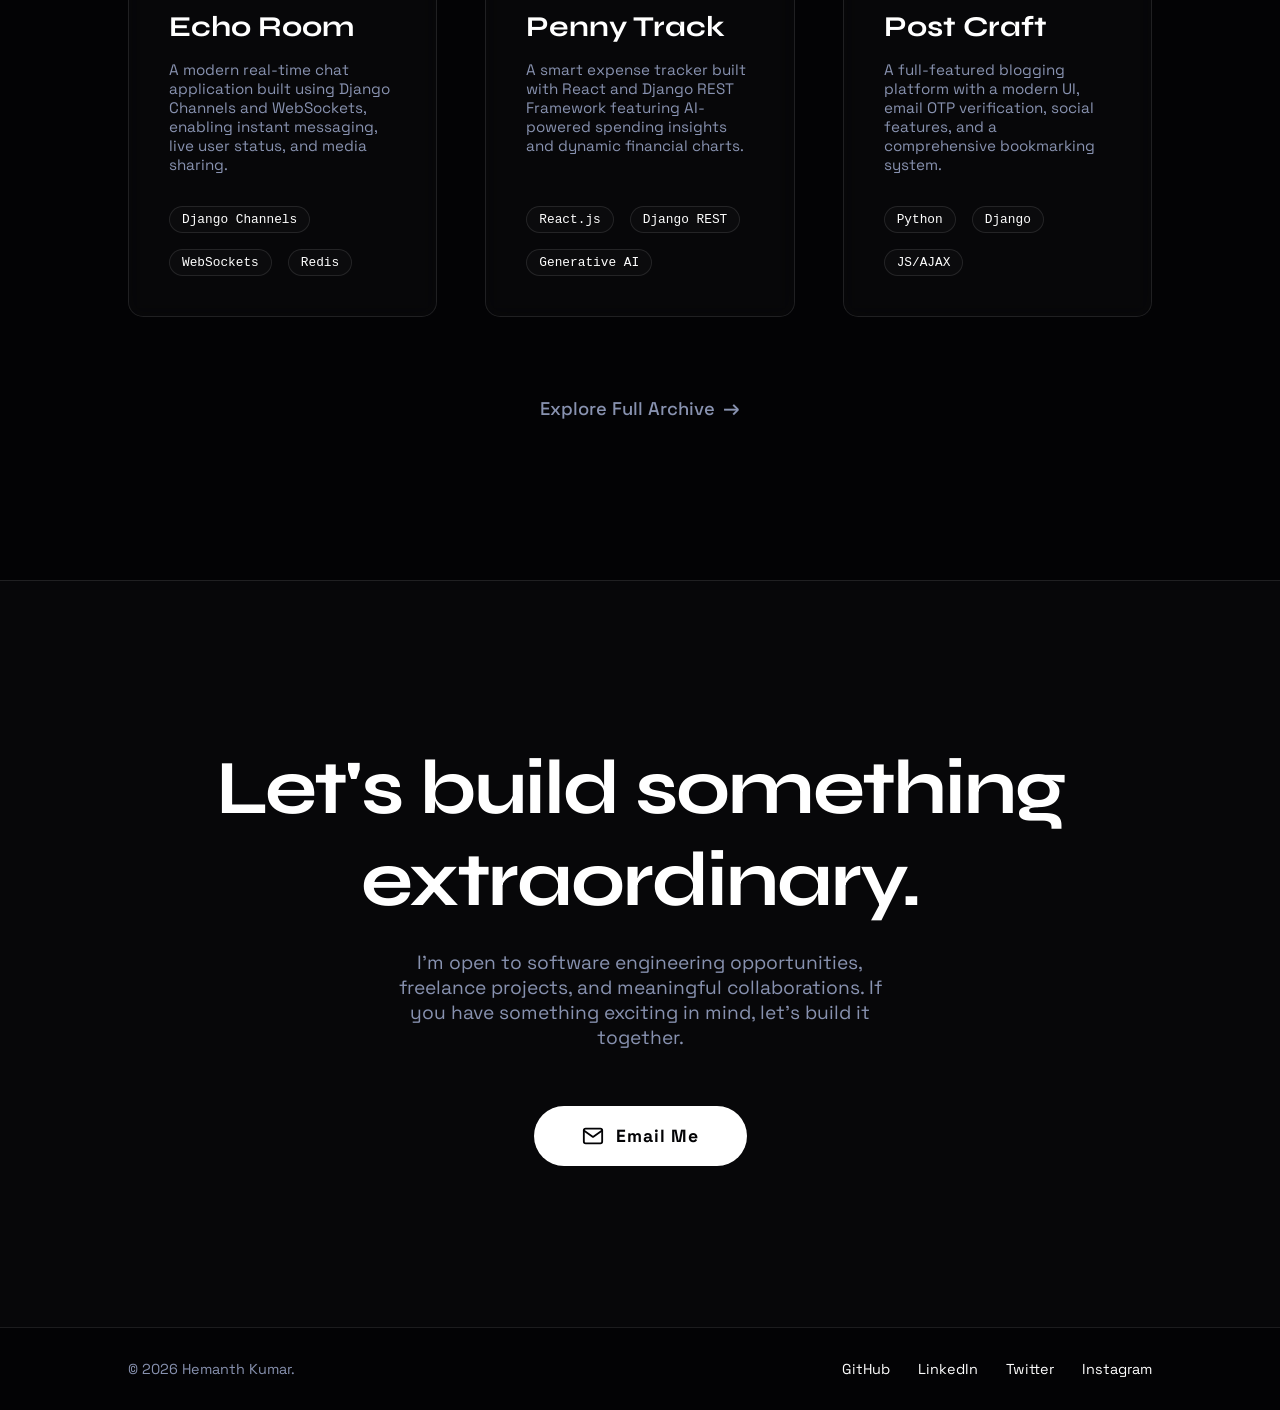
==== commit f4038b9a: "Update experience section" ====
--- a/index.html
+++ b/index.html
@@ -91,35 +91,42 @@
         <h2 class="section-title">Experience</h2>
         <div class="timeline">
 
-<div class="timeline-item">
-    <span class="timeline-date">2021 — 2025</span>
-    <h3>B.Tech Computer Science</h3>
-    <h4>Lovely Professional University (LPU)</h4>
-    <p>Completed a Bachelor's degree in Computer Science with a focus on software development, data structures, and full-stack application development.</p>
-</div>
-
-<div class="timeline-item">
-    <span class="timeline-date">2023</span>
-    <h3>Student Intern</h3>
-    <h4>BoardInfinity</h4>
-    <p>Completed internship training focused on software development fundamentals, problem solving, and real-world project workflows.</p>
-</div>
-
-<div class="timeline-item">
-    <span class="timeline-date">2024</span>
-    <h3>Web Developer</h3>
-    <h4>Personal Projects</h4>
-    <p>Built and deployed multiple full-stack web applications, designing scalable backends, REST APIs, and responsive, user-focused interfaces and UI designs using Python, Django, and JavaScript.</p>
-</div>
-
-<div class="timeline-item">
-    <span class="timeline-date">2025</span>
-    <h3>Operations Intern</h3>
-    <h4>ClearTax</h4>
-    <p>Interned at ClearTax, India's leading fintech platform, gaining hands-on exposure to large-scale digital systems, tax-tech infrastructure, and real-world operational workflows in a production environment.</p>
-</div>
-
-</div>
+            <div class="timeline-item">
+                <span class="timeline-date">2021 — 2025</span>
+                <h3>B.Tech Computer Science</h3>
+                <h4>Lovely Professional University (LPU)</h4>
+                <p>Completed a Bachelor's degree in Computer Science with a focus on software development, data structures, and full-stack application development.</p>
+            </div>
+
+            <div class="timeline-item">
+                <span class="timeline-date">2023</span>
+                <h3>Student Intern</h3>
+                <h4>BoardInfinity</h4>
+                <p>Completed internship training focused on software development fundamentals, problem solving, and real-world project workflows.</p>
+            </div>
+
+            <div class="timeline-item">
+                <span class="timeline-date">2024</span>
+                <h3>Web Developer</h3>
+                <h4>Personal Projects</h4>
+                <p>Built and deployed multiple full-stack web applications, designing scalable backends, REST APIs, and responsive, user-focused interfaces and UI designs using Python, Django, and JavaScript.</p>
+            </div>
+
+            <div class="timeline-item">
+                <span class="timeline-date">2025</span>
+                <h3>Operations Intern</h3>
+                <h4>ClearTax</h4>
+                <p>Interned at ClearTax, India's leading fintech platform, gaining hands-on exposure to large-scale digital systems, tax-tech infrastructure, and real-world operational workflows in a production environment.</p>
+            </div>
+
+            <div class="timeline-item">
+                <span class="timeline-date">2025 — 2026</span>
+                <h3>Python Full Stack Developer</h3>
+                <h4>Training & Internship Program</h4>
+                <p>Completed an intensive full-stack training and internship program, gaining hands-on experience building real-world, scalable web applications using Django, REST APIs, and modern frontend technologies.</p>
+            </div>
+
+        </div>
     </section>
 
     <section class="projects" id="projects">
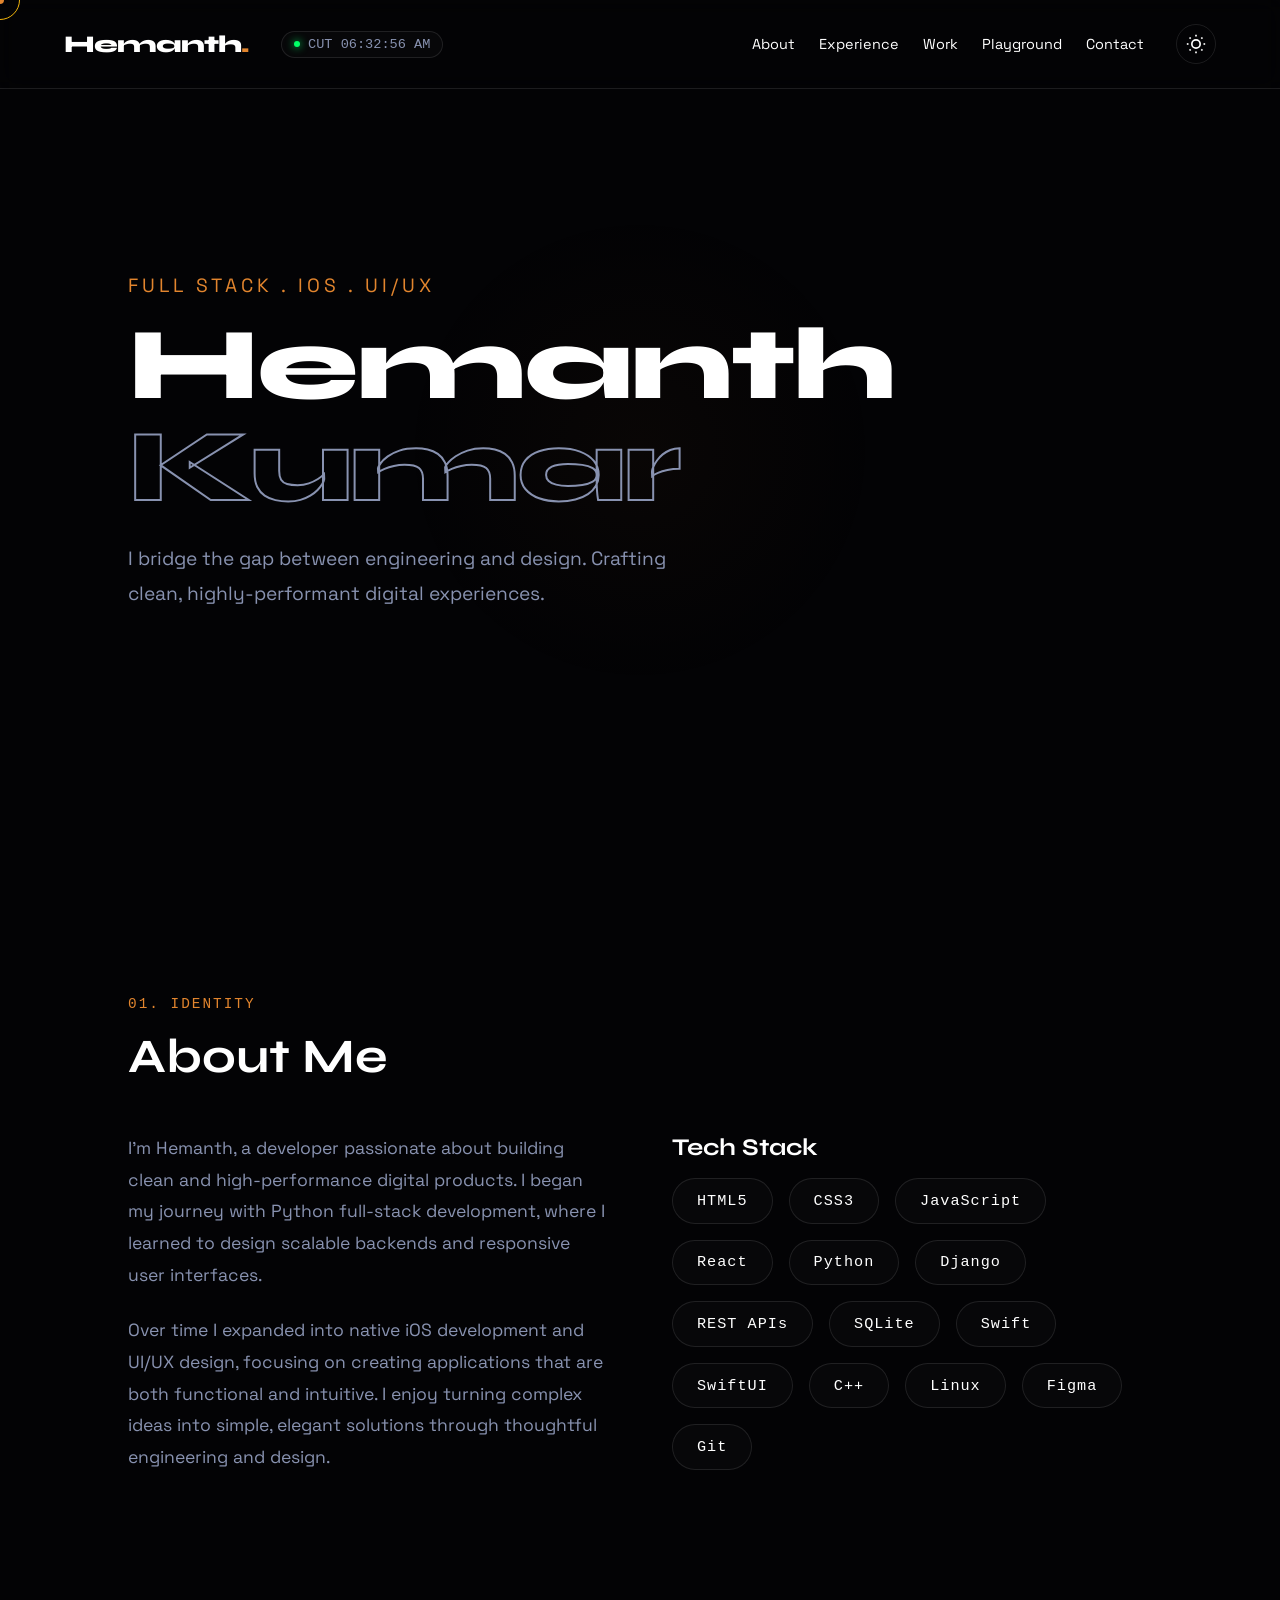
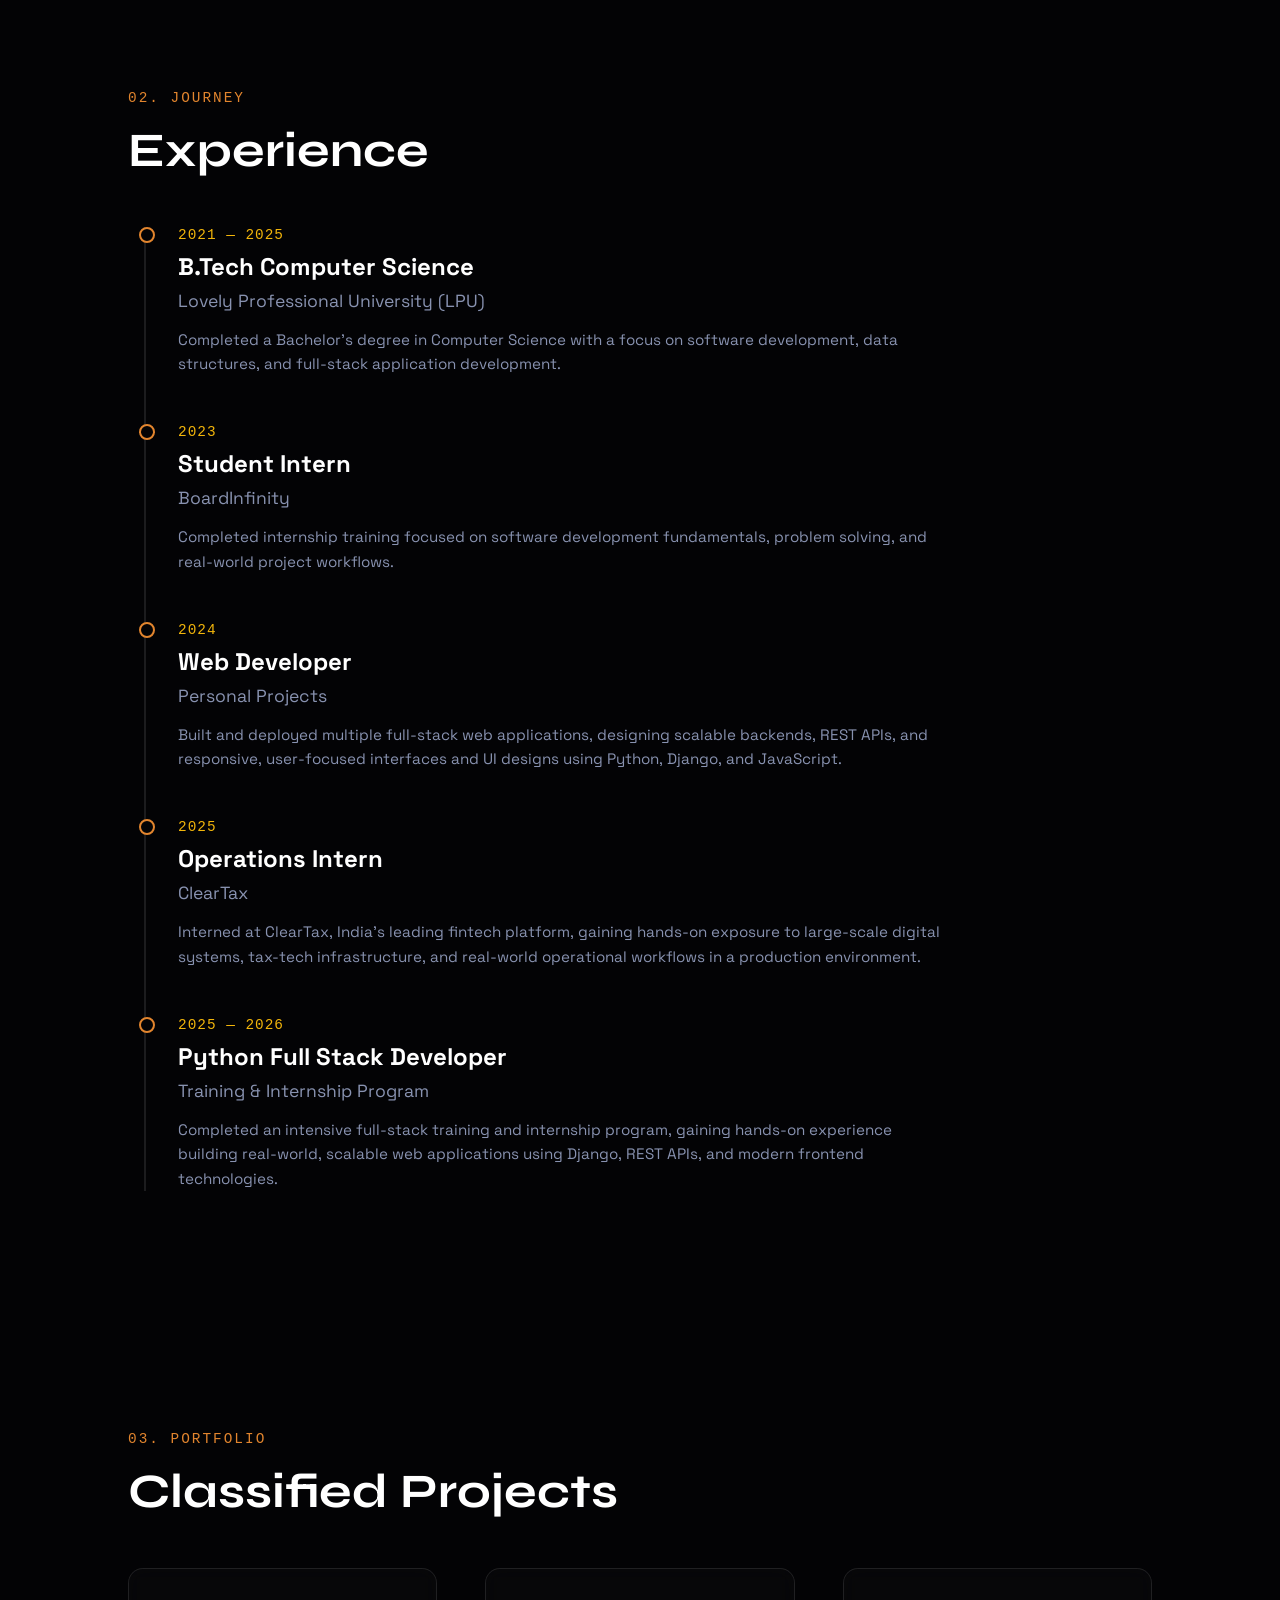
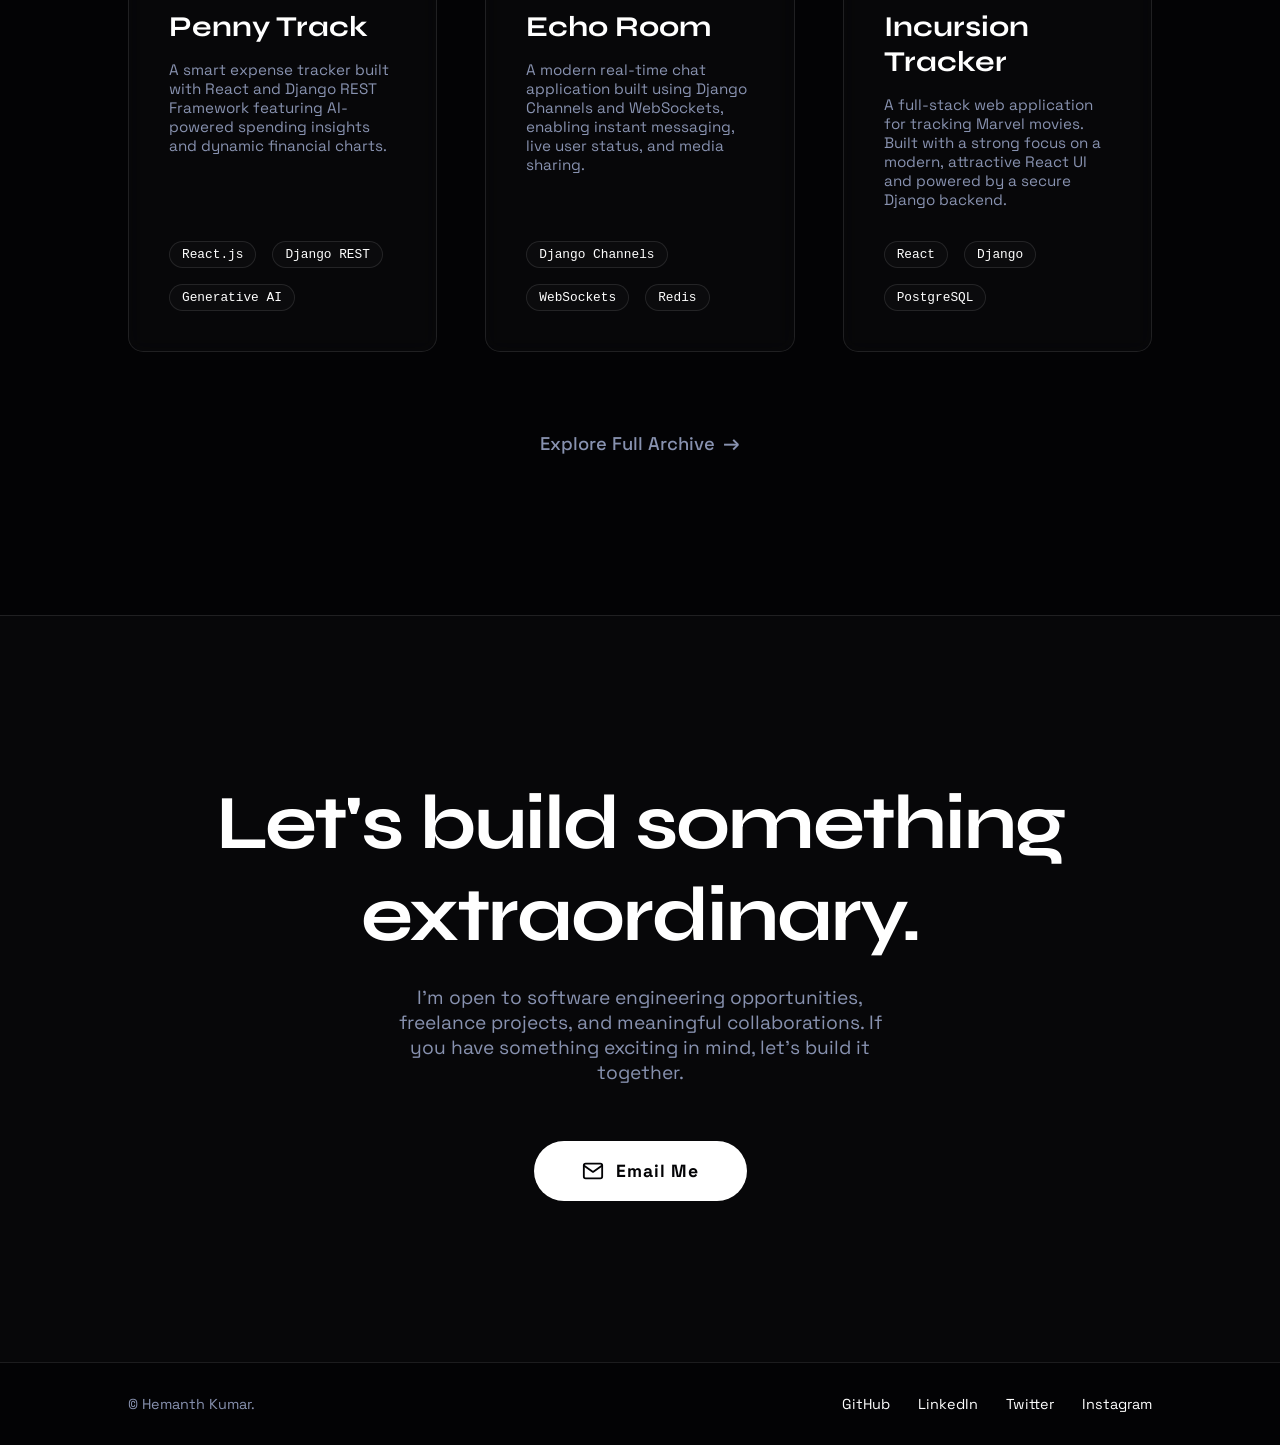
==== commit 97aa824f: "update portfolio: replace smart cart with incursion tracker" ====
--- a/index.html
+++ b/index.html
@@ -132,8 +132,20 @@
     <section class="projects" id="projects">
         <span class="section-subtitle">03. Portfolio</span>
         <h2 class="section-title">Classified Projects</h2>
-        
+
         <div class="grid">
+            <a href="projects/penny-track.html" class="project-link tilt-card">
+                <div class="card">
+                    <h3>Penny Track</h3>
+                    <p>A smart expense tracker built with React and Django REST Framework featuring AI-powered spending insights and dynamic financial charts.</p>
+                    <div class="tech-stack">
+                        <span>React.js</span>
+                        <span>Django REST</span>
+                        <span>Generative AI</span>
+                    </div>
+                </div>
+            </a>
+
             <a href="projects/echo-room.html" class="project-link tilt-card">
                 <div class="card">
                     <h3>Echo Room</h3>
@@ -146,26 +158,14 @@
                 </div>
             </a>
 
-            <a href="projects/penny-track.html" class="project-link tilt-card">
+            <a href="projects/incursion-tracker.html" class="project-link tilt-card">
                 <div class="card">
-                    <h3>Penny Track</h3>
-                    <p>A smart expense tracker built with React and Django REST Framework featuring AI-powered spending insights and dynamic financial charts.</p>
+                    <h3>Incursion Tracker</h3>
+                    <p>A full-stack web application for tracking Marvel movies. Built with a strong focus on a modern, attractive React UI and powered by a secure Django backend.</p>
                     <div class="tech-stack">
-                        <span>React.js</span>
-                        <span>Django REST</span>
-                        <span>Generative AI</span>
-                    </div>
-                </div>
-            </a>
-
-            <a href="projects/post-craft.html" class="project-link tilt-card">
-                <div class="card">
-                    <h3>Post Craft</h3>
-                    <p>A full-featured blogging platform with a modern UI, email OTP verification, social features, and a comprehensive bookmarking system.</p>
-                    <div class="tech-stack">
-                        <span>Python</span>
+                        <span>React</span>
                         <span>Django</span>
-                        <span>JS/AJAX</span>
+                        <span>PostgreSQL</span>
                     </div>
                 </div>
             </a>
@@ -192,7 +192,7 @@
 
     <footer>
         <div class="footer-left">
-            &copy; 2026 Hemanth Kumar.
+            &copy; Hemanth Kumar.
         </div>
         <div class="social-links">
             <a href="https://github.com/hemanthchowdary1" target="_blank" rel="noopener noreferrer">GitHub</a>
